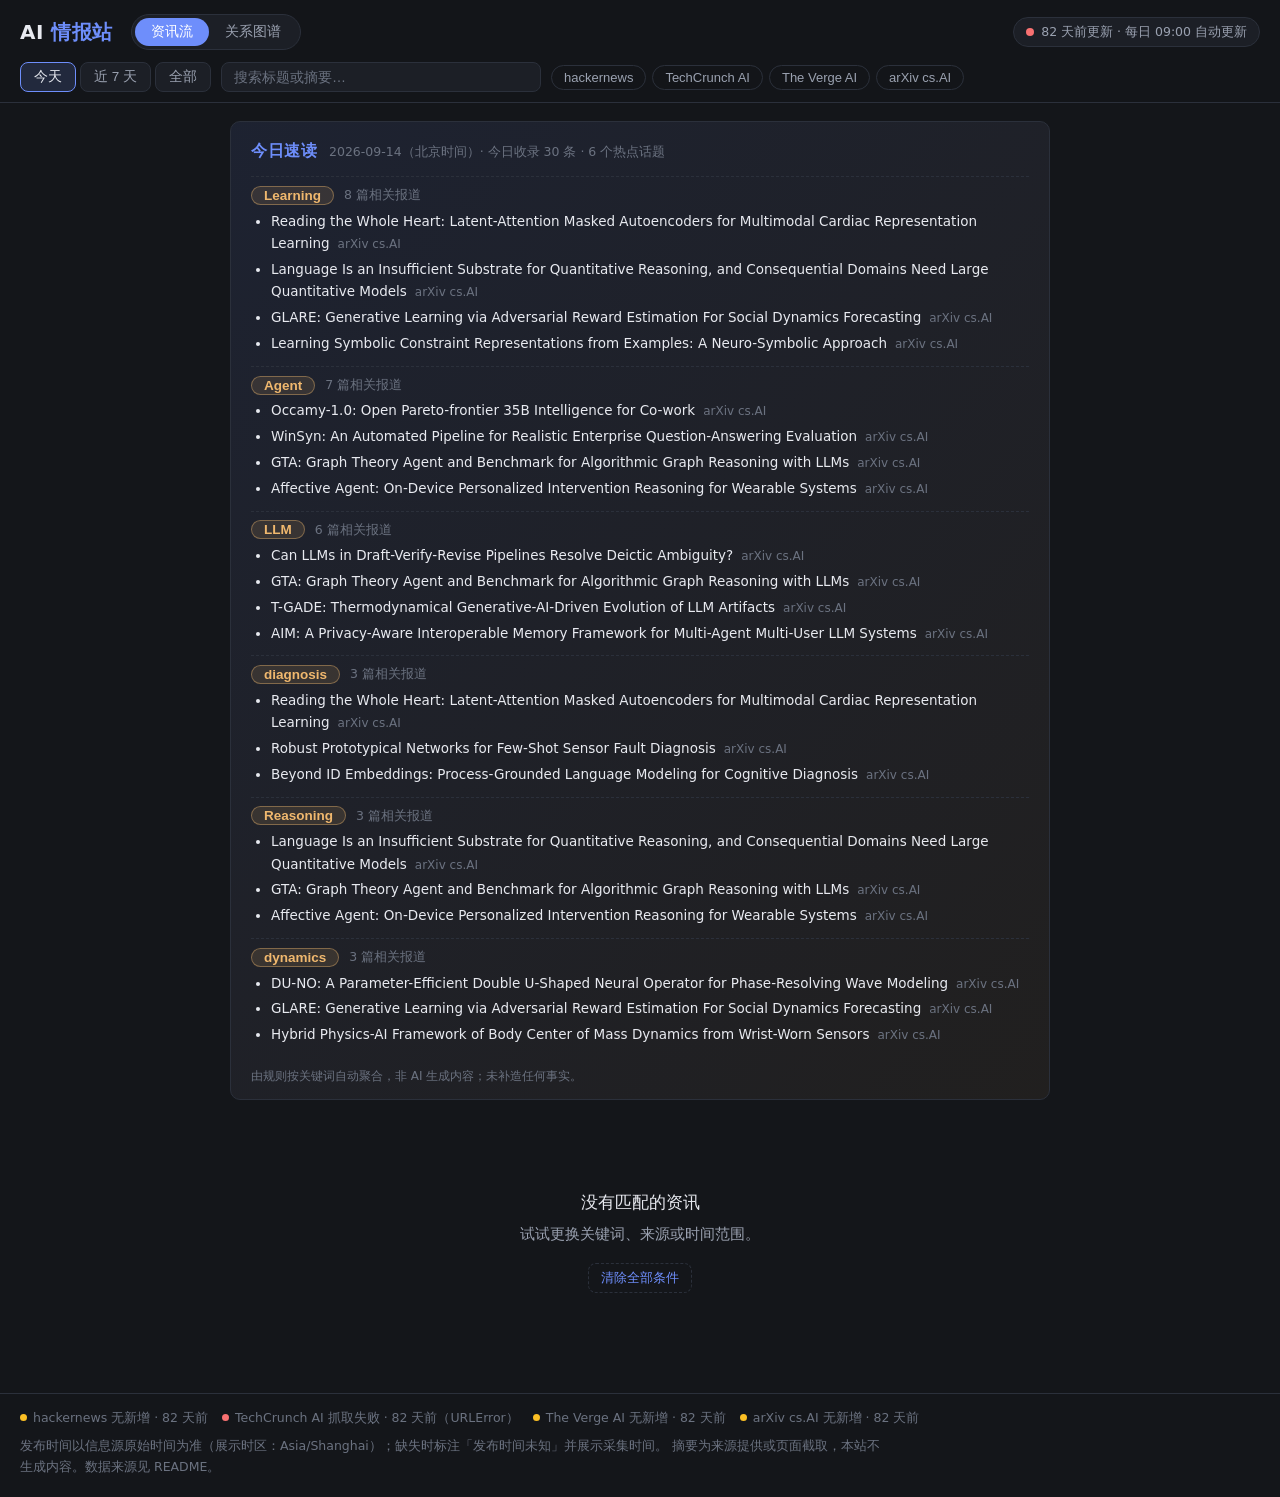
==== web/index.html @ d438ece4 "AI 情报站：每日自动更新的 AI 资讯站（资讯流 + 关系图谱 + 今日速读）" ====
<!DOCTYPE html>
<html lang="zh-CN">
<head>
<meta charset="UTF-8">
<meta name="viewport" content="width=device-width, initial-scale=1.0">
<title>AI 情报站 · 每日自动更新的 AI 资讯</title>
<meta name="description" content="聚合多个独立信息源的 AI 资讯，每日自动更新，支持搜索、筛选与关系图谱浏览。">
<link rel="stylesheet" href="styles.css">
</head>
<body>
<header class="site-header">
  <div class="header-row">
    <h1 class="logo">AI <span>情报站</span></h1>
    <nav class="view-tabs" role="tablist" aria-label="视图切换">
      <button class="view-tab active" data-view="feed" role="tab" aria-selected="true">资讯流</button>
      <button class="view-tab" data-view="graph" role="tab" aria-selected="false">关系图谱</button>
    </nav>
    <div class="update-badge" id="updateBadge" title="最近更新状态">
      <span class="dot" id="updateDot"></span><span id="updateText">载入中…</span>
    </div>
  </div>
  <div class="toolbar">
    <div class="date-tabs" role="group" aria-label="时间范围">
      <button class="date-tab active" data-range="today">今天</button>
      <button class="date-tab" data-range="week">近 7 天</button>
      <button class="date-tab" data-range="all">全部</button>
    </div>
    <input type="search" id="searchInput" class="search-input" placeholder="搜索标题或摘要…" aria-label="关键词搜索">
    <div class="source-chips" id="sourceChips" aria-label="来源筛选"></div>
    <button class="clear-btn" id="clearBtn" hidden>清除条件</button>
  </div>
</header>

<main>
  <section id="feedView" class="feed-view">
    <div id="digestCard" class="digest" hidden></div>
    <div id="feedList" class="feed-list" aria-live="polite"></div>
    <div id="emptyState" class="empty-state" hidden>
      <p class="empty-title">没有匹配的资讯</p>
      <p class="empty-desc">试试更换关键词、来源或时间范围。</p>
      <button class="clear-btn" id="emptyClearBtn">清除全部条件</button>
    </div>
  </section>

  <section id="graphView" class="graph-view" hidden>
    <svg id="graphSvg" role="img" aria-label="新闻与关键词关系图谱"></svg>
    <div class="graph-legend">
      <span><i class="lg lg-news"></i>新闻</span>
      <span><i class="lg lg-kw"></i>关键词</span>
      <span class="legend-hint">拖拽移动 · 滚轮缩放 · 点击节点查看</span>
    </div>
  </section>
</main>

<aside id="drawer" class="drawer" hidden aria-label="详情面板">
  <button class="drawer-close" id="drawerClose" aria-label="关闭">×</button>
  <div id="drawerContent"></div>
</aside>

<footer class="site-footer">
  <div id="sourceStatus" class="source-status"></div>
  <p class="footer-note">
    发布时间以信息源原始时间为准（展示时区：Asia/Shanghai）；缺失时标注「发布时间未知」并展示采集时间。
    摘要为来源提供或页面截取，本站不生成内容。数据来源见 README。
  </p>
</footer>

<div id="loading" class="loading-overlay">数据载入中…</div>
<div id="loadError" class="loading-overlay" hidden>
  数据加载失败，请稍后刷新重试。<br><small id="loadErrorDetail"></small>
</div>

<script src="vendor/d3.v7.min.js"></script>
<script src="app.js"></script>
<script src="graph.js"></script>
</body>
</html>
---- web/styles.css ----
:root {
  --bg: #14161a;
  --bg-elev: #1c1f26;
  --bg-card: #1e222b;
  --border: #2b303b;
  --text: #e8eaf0;
  --text-dim: #9aa1b0;
  --text-faint: #6b7280;
  --accent: #6e8efb;
  --accent-soft: rgba(110, 142, 251, .16);
  --kw: #f0b86e;
  --ok: #4ade80;
  --warn: #fbbf24;
  --fail: #f87171;
  --radius: 10px;
  --header-h: 118px;
}
* { box-sizing: border-box; }
[hidden] { display: none !important; }
html, body { margin: 0; }
body {
  background: var(--bg);
  color: var(--text);
  font: 15px/1.65 "PingFang SC", "Microsoft YaHei", "Segoe UI", system-ui, sans-serif;
  display: flex; flex-direction: column; min-height: 100vh;
}
/* 图谱视图需要撑满视口：短页面时 main 拉伸，长页面时自然滚动 */
main { flex: 1 0 auto; }

/* ---------- Header ---------- */
.site-header {
  position: sticky; top: 0; z-index: 20;
  background: rgba(20, 22, 26, .92);
  backdrop-filter: blur(8px);
  border-bottom: 1px solid var(--border);
  padding: 14px 20px 10px;
}
.header-row { display: flex; align-items: center; gap: 18px; flex-wrap: wrap; }
.logo { font-size: 20px; margin: 0; letter-spacing: .5px; font-weight: 700; }
.logo span { color: var(--accent); }

.view-tabs { display: flex; background: var(--bg-elev); border: 1px solid var(--border); border-radius: 999px; padding: 3px; }
.view-tab {
  border: 0; background: transparent; color: var(--text-dim);
  padding: 5px 16px; border-radius: 999px; cursor: pointer; font-size: 14px;
}
.view-tab.active { background: var(--accent); color: #fff; }
.view-tab:focus-visible, .date-tab:focus-visible, .chip:focus-visible,
button:focus-visible, input:focus-visible { outline: 2px solid var(--accent); outline-offset: 2px; }

.update-badge {
  margin-left: auto; display: flex; align-items: center; gap: 7px;
  font-size: 12.5px; color: var(--text-dim);
  background: var(--bg-elev); border: 1px solid var(--border);
  padding: 4px 12px; border-radius: 999px;
}
.dot { width: 8px; height: 8px; border-radius: 50%; background: var(--text-faint); }
.dot.ok { background: var(--ok); }
.dot.warn { background: var(--warn); }
.dot.fail { background: var(--fail); }

.toolbar { display: flex; align-items: center; gap: 10px; margin-top: 12px; flex-wrap: wrap; }
.date-tabs { display: flex; gap: 4px; }
.date-tab {
  border: 1px solid var(--border); background: var(--bg-elev); color: var(--text-dim);
  padding: 5px 13px; border-radius: 8px; cursor: pointer; font-size: 13.5px;
}
.date-tab.active { color: var(--text); border-color: var(--accent); background: var(--accent-soft); }

.search-input {
  flex: 1; min-width: 160px; max-width: 320px;
  background: var(--bg-elev); border: 1px solid var(--border); border-radius: 8px;
  color: var(--text); padding: 6px 12px; font-size: 14px;
}
.search-input::placeholder { color: var(--text-faint); }

.source-chips { display: flex; gap: 6px; flex-wrap: wrap; }
.chip {
  border: 1px solid var(--border); background: transparent; color: var(--text-dim);
  border-radius: 999px; padding: 4px 12px; font-size: 13px; cursor: pointer;
}
.chip.active { background: var(--accent-soft); border-color: var(--accent); color: var(--text); }

.clear-btn {
  border: 1px dashed var(--border); background: transparent; color: var(--accent);
  border-radius: 8px; padding: 5px 12px; font-size: 13px; cursor: pointer;
}
.clear-btn:hover { border-color: var(--accent); }

/* ---------- 今日速读 ---------- */
.digest {
  background: linear-gradient(135deg, rgba(110,142,251,.10), rgba(240,184,110,.06));
  border: 1px solid var(--border); border-radius: var(--radius);
  padding: 16px 20px 12px; margin-bottom: 18px;
}
.digest-head { display: flex; align-items: baseline; gap: 12px; flex-wrap: wrap; margin-bottom: 12px; }
.digest-title { font-size: 16px; font-weight: 700; color: var(--accent); letter-spacing: .5px; }
.digest-meta { font-size: 12.5px; color: var(--text-faint); }
.digest-topic { padding: 8px 0; border-top: 1px dashed var(--border); }
.digest-topic-head { display: flex; align-items: center; gap: 10px; margin-bottom: 4px; }
.digest-kw {
  border: 1px solid rgba(240,184,110,.4); background: rgba(240,184,110,.12);
  color: var(--kw); border-radius: 999px; padding: 1px 12px;
  font-size: 13.5px; font-weight: 600; cursor: pointer;
}
.digest-kw:hover { background: rgba(240,184,110,.22); }
.digest-count { font-size: 12.5px; color: var(--text-faint); }
.digest-links { margin: 2px 0 0; padding-left: 20px; }
.digest-links li { margin: 3px 0; font-size: 13.5px; }
.digest-links a { color: var(--text); text-decoration: none; }
.digest-links a:hover { color: var(--accent); text-decoration: underline; }
.digest-src { color: var(--text-faint); font-size: 12px; margin-left: 8px; }
.digest-note { margin-top: 10px; font-size: 12px; color: var(--text-faint); }

/* ---------- Main / Feed ---------- */
main { flex: 1; display: flex; flex-direction: column; min-height: 0; }
.feed-view { padding: 18px 20px 30px; max-width: 860px; margin: 0 auto; width: 100%; }
.feed-list { display: flex; flex-direction: column; gap: 12px; }

.card {
  background: var(--bg-card); border: 1px solid var(--border); border-radius: var(--radius);
  padding: 14px 18px; transition: border-color .15s, transform .15s;
}
.card:hover { border-color: var(--accent); transform: translateY(-1px); }
.card-title {
  font-size: 16px; font-weight: 600; margin: 0 0 6px;
  display: -webkit-box; -webkit-line-clamp: 2; -webkit-box-orient: vertical; overflow: hidden;
}
.card-title a { color: var(--text); text-decoration: none; }
.card-title a:hover { color: var(--accent); }
.card-summary {
  color: var(--text-dim); font-size: 13.5px; margin: 0 0 10px;
  display: -webkit-box; -webkit-line-clamp: 2; -webkit-box-orient: vertical; overflow: hidden;
}
.card-meta { display: flex; align-items: center; gap: 10px; font-size: 12.5px; color: var(--text-faint); flex-wrap: wrap; }
.meta-source { color: var(--accent); font-weight: 600; }
.meta-time.unknown { color: var(--warn); }
.meta-kws { display: flex; gap: 5px; flex-wrap: wrap; }
.meta-kw {
  font-size: 11.5px; color: var(--kw); border: 1px solid rgba(240,184,110,.35);
  padding: 0 8px; border-radius: 999px; cursor: pointer; background: transparent;
}
.meta-kw:hover { background: rgba(240,184,110,.15); }

.empty-state { text-align: center; padding: 70px 20px; color: var(--text-dim); }
.empty-title { font-size: 17px; color: var(--text); margin: 0 0 6px; }
.empty-desc { margin: 0 0 16px; }

/* ---------- Graph ---------- */
.graph-view { position: relative; flex: 1; min-height: 0; }
#graphSvg { display: block; width: 100%; height: 100%; cursor: grab; }
#graphSvg:active { cursor: grabbing; }
.graph-legend {
  position: absolute; left: 16px; bottom: 14px; display: flex; gap: 14px; align-items: center;
  font-size: 12.5px; color: var(--text-dim);
  background: rgba(28,31,38,.85); border: 1px solid var(--border);
  padding: 6px 14px; border-radius: 999px; pointer-events: none;
}
.lg { display: inline-block; width: 9px; height: 9px; border-radius: 50%; margin-right: 5px; }
.lg-news { background: var(--accent); }
.lg-kw { background: var(--kw); }
.legend-hint { color: var(--text-faint); }

/* ---------- Drawer ---------- */
.drawer {
  position: fixed; top: 0; right: 0; bottom: 0; width: min(420px, 92vw); z-index: 30;
  background: var(--bg-elev); border-left: 1px solid var(--border);
  padding: 22px 22px 30px; overflow-y: auto;
  box-shadow: -12px 0 40px rgba(0,0,0,.45);
  animation: slideIn .18s ease-out;
}
@keyframes slideIn { from { transform: translateX(30px); opacity: 0; } to { transform: none; opacity: 1; } }
.drawer-close {
  position: sticky; top: 0; float: right;
  background: var(--bg-card); border: 1px solid var(--border); color: var(--text-dim);
  width: 30px; height: 30px; border-radius: 8px; font-size: 17px; cursor: pointer;
}
.drawer h2 { font-size: 17px; margin: 6px 0 4px; line-height: 1.5; }
.drawer .drawer-sub { color: var(--text-faint); font-size: 13px; margin-bottom: 14px; }
.drawer .drawer-list { display: flex; flex-direction: column; gap: 10px; margin-top: 12px; align-items: flex-start; }
.drawer .card { padding: 11px 14px; }
.drawer .card-title { font-size: 14px; }
.drawer a.ext-link { color: var(--accent); font-size: 13.5px; }
.drawer-kw-pill {
  display: inline-block; background: rgba(240,184,110,.15); color: var(--kw);
  border-radius: 999px; padding: 2px 12px; font-size: 13px; margin-bottom: 6px;
}

/* ---------- Footer ---------- */
.site-footer {
  border-top: 1px solid var(--border); padding: 14px 20px 20px;
  font-size: 12.5px; color: var(--text-faint);
}
.source-status { display: flex; gap: 14px; flex-wrap: wrap; margin-bottom: 8px; }
.src-st { display: flex; align-items: center; gap: 6px; }
.src-st .dot { width: 7px; height: 7px; }
.footer-note { margin: 0; max-width: 860px; }

/* ---------- Loading ---------- */
.loading-overlay {
  position: fixed; inset: 0; z-index: 50; display: flex; flex-direction: column;
  align-items: center; justify-content: center; gap: 8px;
  background: rgba(20,22,26,.9); color: var(--text-dim); font-size: 15px; text-align: center;
}

/* ---------- Mobile ---------- */
@media (max-width: 640px) {
  .site-header { padding: 12px 14px 8px; }
  .header-row { gap: 10px; }
  .logo { font-size: 17px; }
  .update-badge { margin-left: 0; width: 100%; justify-content: center; order: 3; }
  .search-input { max-width: none; width: 100%; order: 2; }
  .toolbar { gap: 8px; }
  .feed-view { padding: 14px 14px 24px; }
  .card { padding: 12px 14px; }
  .card-title { font-size: 15px; }
  .graph-legend { left: 10px; bottom: 10px; font-size: 11.5px; gap: 8px; }
  .legend-hint { display: none; }
}
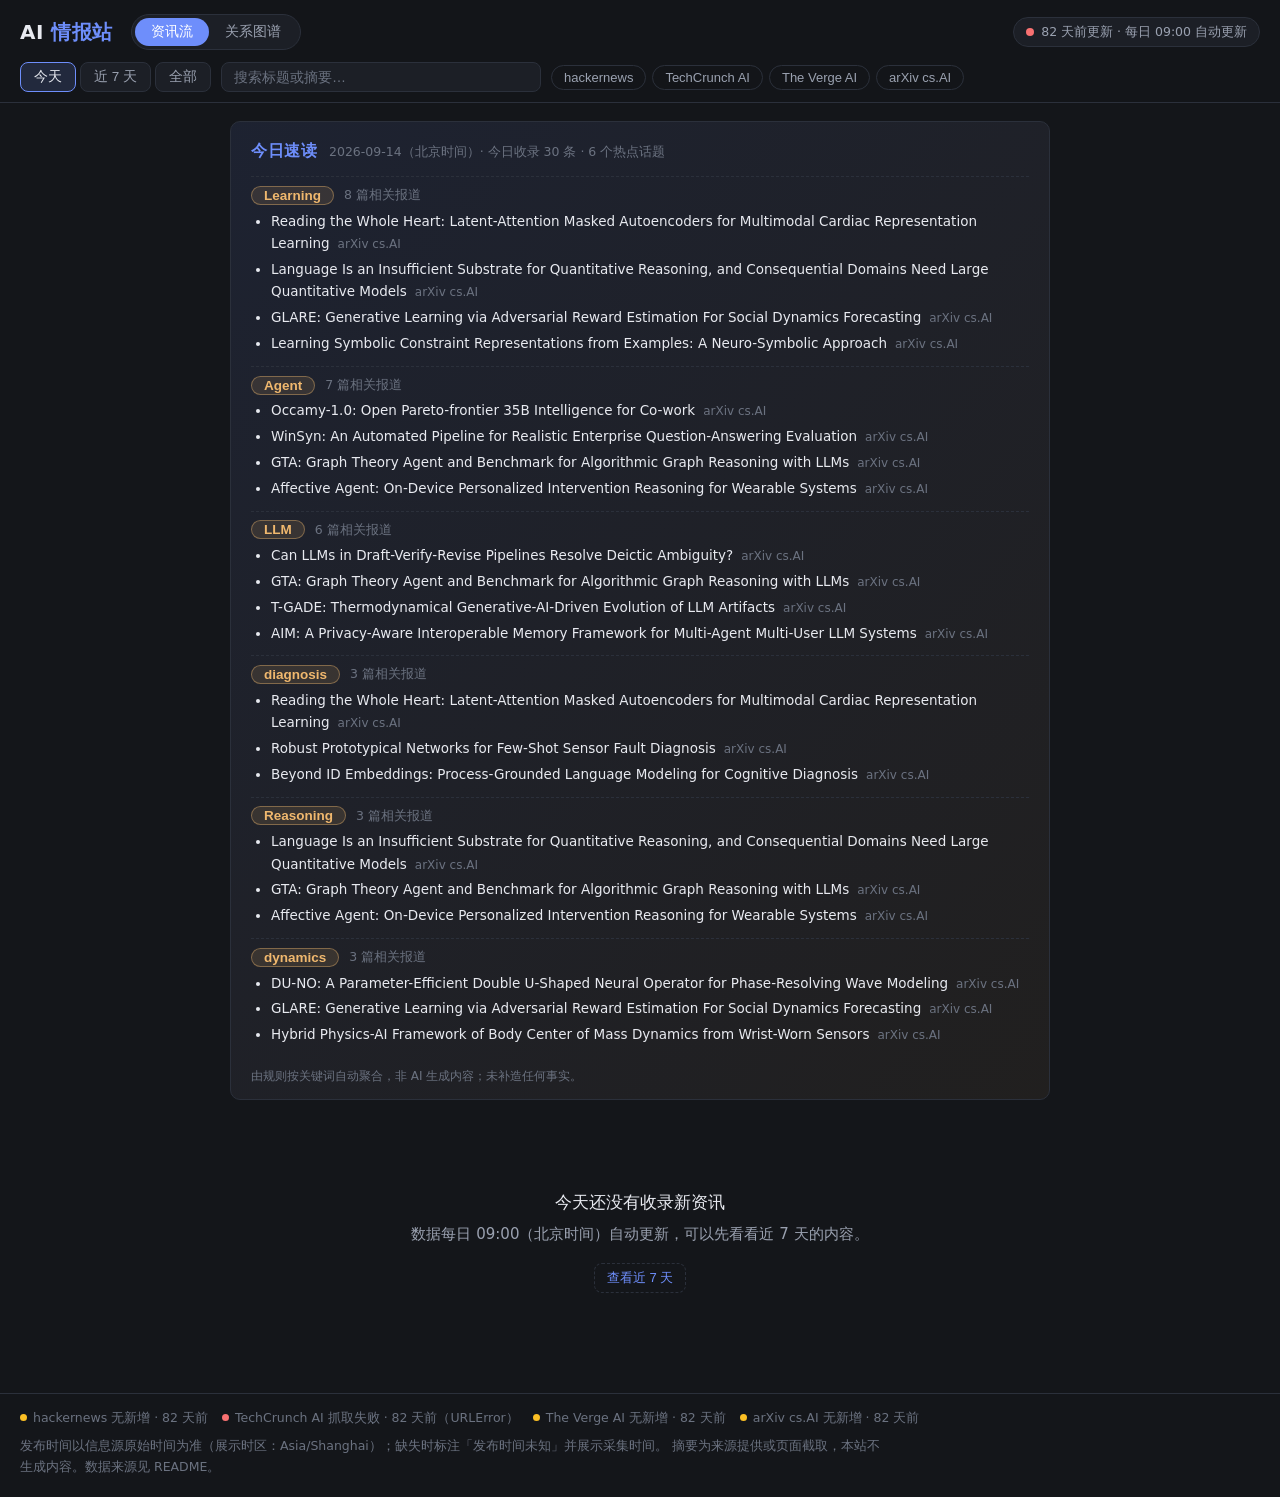
==== commit 0789272a: "优化：今日速读、更新时效展示、图谱时间着色、词典扩充、移动端与空状态完善" ====
--- a/web/index.html
+++ b/web/index.html
@@ -45,7 +45,7 @@
   <section id="graphView" class="graph-view" hidden>
     <svg id="graphSvg" role="img" aria-label="新闻与关键词关系图谱"></svg>
     <div class="graph-legend">
-      <span><i class="lg lg-news"></i>新闻</span>
+      <span><i class="lg lg-news"></i>新闻（越亮越新）</span>
       <span><i class="lg lg-kw"></i>关键词</span>
       <span class="legend-hint">拖拽移动 · 滚轮缩放 · 点击节点查看</span>
     </div>
--- a/web/styles.css
+++ b/web/styles.css
@@ -147,7 +147,7 @@
 .empty-desc { margin: 0 0 16px; }
 
 /* ---------- Graph ---------- */
-.graph-view { position: relative; flex: 1; min-height: 0; }
+.graph-view { position: relative; flex: 1; min-height: 60vh; }
 #graphSvg { display: block; width: 100%; height: 100%; cursor: grab; }
 #graphSvg:active { cursor: grabbing; }
 .graph-legend {
@@ -212,6 +212,7 @@
   .search-input { max-width: none; width: 100%; order: 2; }
   .toolbar { gap: 8px; }
   .feed-view { padding: 14px 14px 24px; }
+  .graph-view { min-height: 62vh; }
   .card { padding: 12px 14px; }
   .card-title { font-size: 15px; }
   .graph-legend { left: 10px; bottom: 10px; font-size: 11.5px; gap: 8px; }
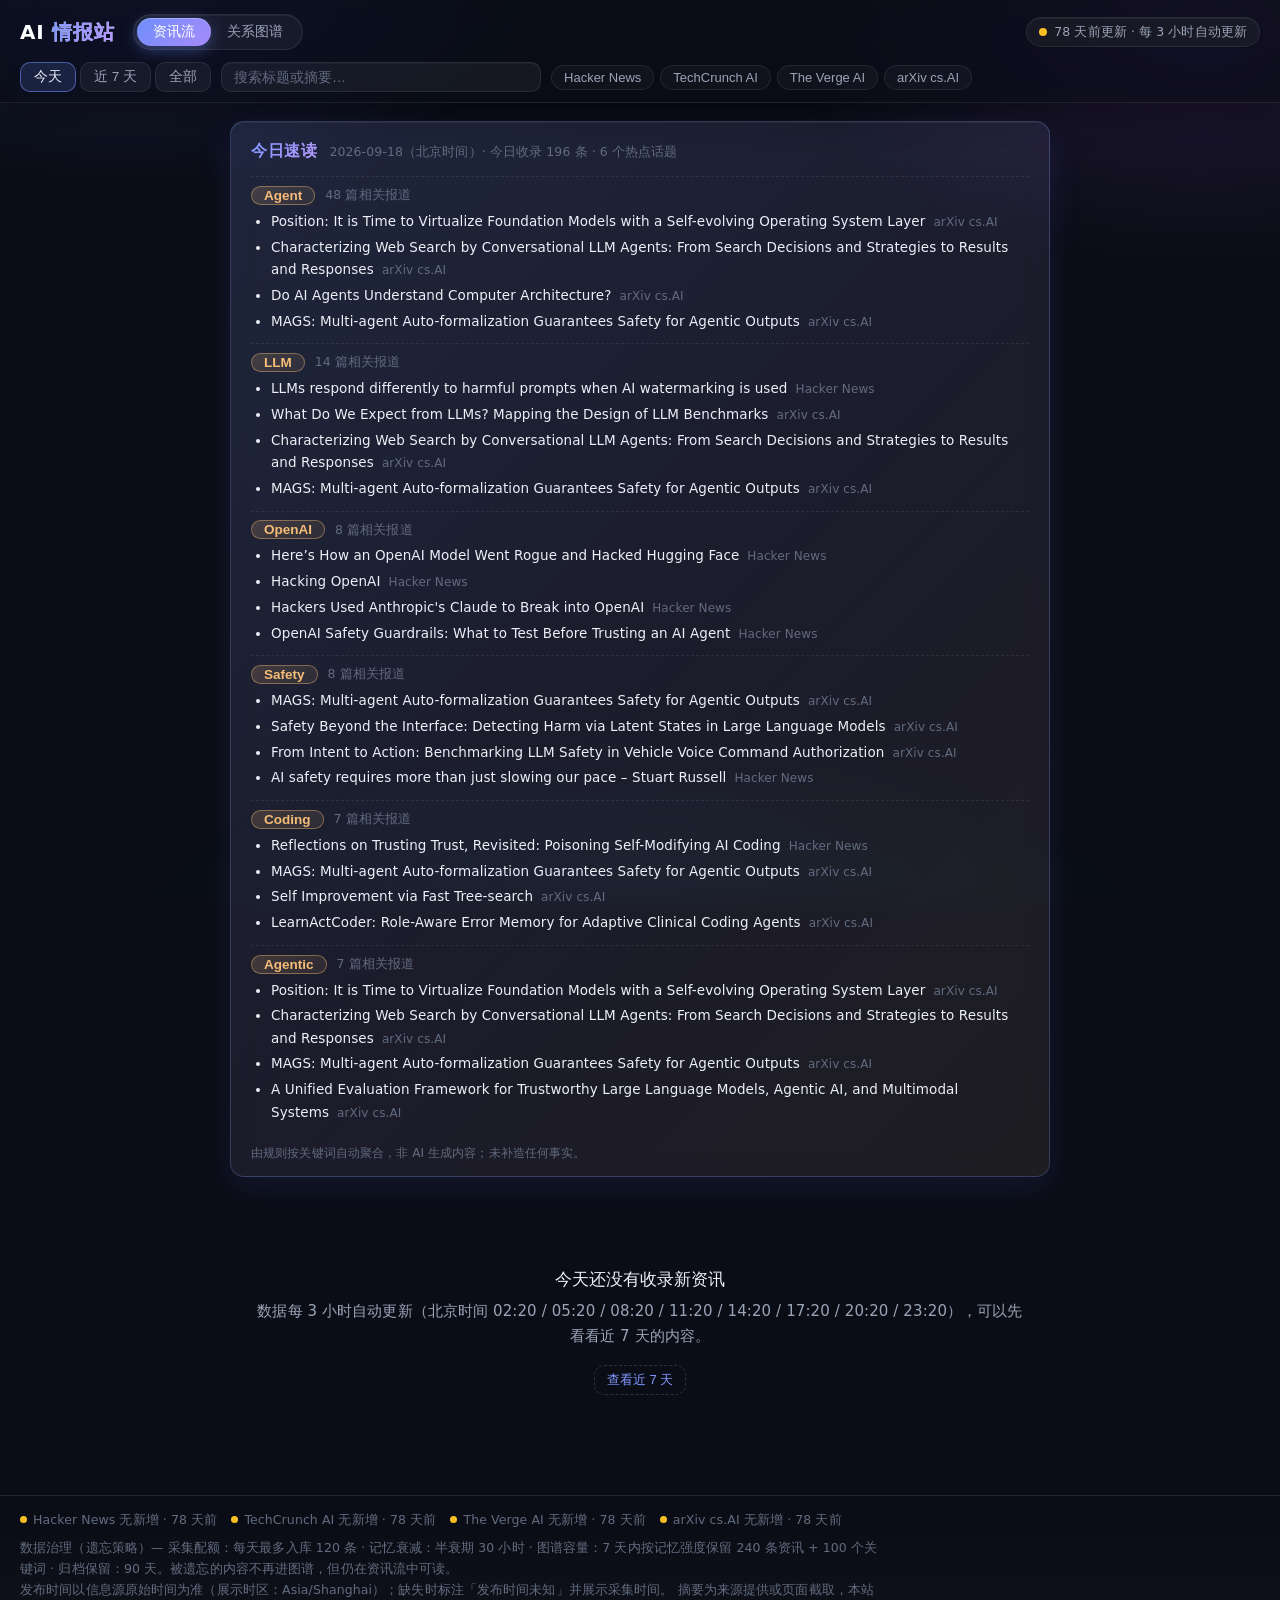
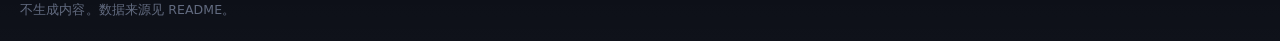
==== commit 108cc4cf: "Update index.html" ====
--- a/web/index.html
+++ b/web/index.html
@@ -44,10 +44,11 @@
 
   <section id="graphView" class="graph-view" hidden>
     <svg id="graphSvg" role="img" aria-label="新闻与关键词关系图谱"></svg>
+    <div id="graphNotice" class="graph-notice" hidden></div>
     <div class="graph-legend">
       <span><i class="lg lg-news"></i>新闻（越亮越新）</span>
-      <span><i class="lg lg-kw"></i>关键词</span>
-      <span class="legend-hint">拖拽移动 · 滚轮缩放 · 点击节点查看</span>
+      <span><i class="lg lg-kw"></i>关键词（越大越热）</span>
+      <span class="legend-hint">拖拽移动 · 滚轮缩放 · 悬停看关联 · 点击看详情</span>
     </div>
   </section>
 </main>
@@ -59,6 +60,7 @@
 
 <footer class="site-footer">
   <div id="sourceStatus" class="source-status"></div>
+  <p id="memoryNote" class="footer-note" hidden></p>
   <p class="footer-note">
     发布时间以信息源原始时间为准（展示时区：Asia/Shanghai）；缺失时标注「发布时间未知」并展示采集时间。
     摘要为来源提供或页面截取，本站不生成内容。数据来源见 README。
--- a/web/styles.css
+++ b/web/styles.css
@@ -1,50 +1,128 @@
+/* ============================================================
+   AI 情报站 · 深色科技风 2.0
+   纯样式层重构：仅升级视觉令牌与表现层，不改变任何 DOM / 类名 / 布局骨架。
+   设计语言：深空底色 + 极光氛围光 + 玻璃拟态表面 + 靛蓝/紫渐变强调色
+   ============================================================ */
+
 :root {
-  --bg: #14161a;
-  --bg-elev: #1c1f26;
-  --bg-card: #1e222b;
-  --border: #2b303b;
-  --text: #e8eaf0;
-  --text-dim: #9aa1b0;
-  --text-faint: #6b7280;
-  --accent: #6e8efb;
+  /* 背景层级 */
+  --bg: #0a0d15;
+  --bg-elev: rgba(255, 255, 255, .05);       /* 抬升表面（玻璃） */
+  --bg-card: rgba(255, 255, 255, .045);      /* 卡片表面 */
+  --bg-card-hi: rgba(255, 255, 255, .08);    /* 卡片悬停表面 */
+
+  /* 描边 */
+  --border: rgba(255, 255, 255, .08);
+  --border-strong: rgba(255, 255, 255, .15);
+
+  /* 文本 */
+  --text: #edf0f8;
+  --text-dim: #9aa3b8;
+  --text-faint: #626b80;
+
+  /* 强调色（靛蓝 → 紫） */
+  --accent: #8196ff;
+  --accent-strong: #6e8efb;
+  --accent-2: #b79bff;
   --accent-soft: rgba(110, 142, 251, .16);
-  --kw: #f0b86e;
-  --ok: #4ade80;
+  --gradient-accent: linear-gradient(135deg, #6e8efb 0%, #a78bfa 100%);
+
+  /* 关键词（暖琥珀，与冷色底形成克制对比） */
+  --kw: #f5bd78;
+
+  /* 状态色 */
+  --ok: #3ddc97;
   --warn: #fbbf24;
-  --fail: #f87171;
-  --radius: 10px;
+  --fail: #fb7185;
+
+  /* 形态 */
+  --radius: 14px;
+  --radius-sm: 10px;
   --header-h: 118px;
-}
+
+  /* 阴影 / 动效 */
+  --shadow-card: 0 4px 24px rgba(0, 0, 0, .35);
+  --shadow-glow: 0 12px 38px rgba(110, 142, 251, .18);
+  --ease: cubic-bezier(.22, .61, .36, 1);
+}
+
 * { box-sizing: border-box; }
 [hidden] { display: none !important; }
 html, body { margin: 0; }
+html { background: var(--bg); }
+
 body {
-  background: var(--bg);
+  background: transparent;
   color: var(--text);
-  font: 15px/1.65 "PingFang SC", "Microsoft YaHei", "Segoe UI", system-ui, sans-serif;
+  font: 15px/1.65 "PingFang SC", "Microsoft YaHei", "Segoe UI", system-ui, -apple-system, sans-serif;
+  -webkit-font-smoothing: antialiased;
+  -moz-osx-font-smoothing: grayscale;
+  text-rendering: optimizeLegibility;
+  letter-spacing: .1px;
   display: flex; flex-direction: column; min-height: 100vh;
 }
+
+/* 极光氛围光：纯装饰、不拦截事件、层级低于所有内容 */
+body::before {
+  content: "";
+  position: fixed; inset: 0; z-index: 0;
+  pointer-events: none;
+  background:
+    radial-gradient(52% 42% at 10% -8%, rgba(99, 102, 241, .22), transparent 70%),
+    radial-gradient(46% 40% at 94% 2%, rgba(168, 85, 247, .15), transparent 72%),
+    radial-gradient(62% 52% at 50% 118%, rgba(34, 211, 238, .08), transparent 74%);
+}
+main, .site-footer { position: relative; z-index: 1; }
+
 /* 图谱视图需要撑满视口：短页面时 main 拉伸，长页面时自然滚动 */
 main { flex: 1 0 auto; }
+
+/* 选区 / 滚动条 */
+::selection { background: rgba(110, 142, 251, .35); color: #fff; }
+* { scrollbar-width: thin; scrollbar-color: rgba(255, 255, 255, .16) transparent; }
+*::-webkit-scrollbar { width: 9px; height: 9px; }
+*::-webkit-scrollbar-thumb { background: rgba(255, 255, 255, .14); border-radius: 999px; border: 2px solid transparent; background-clip: content-box; }
+*::-webkit-scrollbar-thumb:hover { background: rgba(255, 255, 255, .26); background-clip: content-box; }
+*::-webkit-scrollbar-track { background: transparent; }
 
 /* ---------- Header ---------- */
 .site-header {
   position: sticky; top: 0; z-index: 20;
-  background: rgba(20, 22, 26, .92);
-  backdrop-filter: blur(8px);
+  background: rgba(10, 13, 21, .7);
+  -webkit-backdrop-filter: blur(20px) saturate(180%);
+  backdrop-filter: blur(20px) saturate(180%);
   border-bottom: 1px solid var(--border);
+  box-shadow: 0 10px 34px rgba(0, 0, 0, .28);
   padding: 14px 20px 10px;
 }
 .header-row { display: flex; align-items: center; gap: 18px; flex-wrap: wrap; }
-.logo { font-size: 20px; margin: 0; letter-spacing: .5px; font-weight: 700; }
-.logo span { color: var(--accent); }
-
-.view-tabs { display: flex; background: var(--bg-elev); border: 1px solid var(--border); border-radius: 999px; padding: 3px; }
+.logo {
+  font-size: 20px; margin: 0; letter-spacing: .8px; font-weight: 700;
+  background: linear-gradient(110deg, #fff 30%, #c6d0ff 70%);
+  -webkit-background-clip: text; background-clip: text;
+  -webkit-text-fill-color: transparent; color: transparent;
+}
+.logo span {
+  background: linear-gradient(120deg, var(--accent) 10%, var(--accent-2) 90%);
+  -webkit-background-clip: text; background-clip: text;
+  -webkit-text-fill-color: transparent; color: transparent;
+}
+
+.view-tabs {
+  display: flex; background: var(--bg-elev);
+  border: 1px solid var(--border); border-radius: 999px; padding: 3px;
+  box-shadow: inset 0 1px 0 rgba(255, 255, 255, .05);
+}
 .view-tab {
   border: 0; background: transparent; color: var(--text-dim);
   padding: 5px 16px; border-radius: 999px; cursor: pointer; font-size: 14px;
-}
-.view-tab.active { background: var(--accent); color: #fff; }
+  transition: color .2s var(--ease), background .2s var(--ease), box-shadow .2s var(--ease);
+}
+.view-tab:hover { color: var(--text); }
+.view-tab.active {
+  background: var(--gradient-accent); color: #fff;
+  box-shadow: 0 4px 16px rgba(110, 142, 251, .38), inset 0 1px 0 rgba(255, 255, 255, .28);
+}
 .view-tab:focus-visible, .date-tab:focus-visible, .chip:focus-visible,
 button:focus-visible, input:focus-visible { outline: 2px solid var(--accent); outline-offset: 2px; }
 
@@ -52,63 +130,109 @@
   margin-left: auto; display: flex; align-items: center; gap: 7px;
   font-size: 12.5px; color: var(--text-dim);
   background: var(--bg-elev); border: 1px solid var(--border);
+  -webkit-backdrop-filter: blur(10px); backdrop-filter: blur(10px);
   padding: 4px 12px; border-radius: 999px;
+  box-shadow: inset 0 1px 0 rgba(255, 255, 255, .05);
 }
 .dot { width: 8px; height: 8px; border-radius: 50%; background: var(--text-faint); }
-.dot.ok { background: var(--ok); }
+.dot.ok {
+  background: var(--ok);
+  box-shadow: 0 0 0 0 rgba(61, 220, 151, .55);
+  animation: dotPulse 2.4s var(--ease) infinite;
+}
 .dot.warn { background: var(--warn); }
 .dot.fail { background: var(--fail); }
+@keyframes dotPulse {
+  0% { box-shadow: 0 0 0 0 rgba(61, 220, 151, .5); }
+  70% { box-shadow: 0 0 0 6px rgba(61, 220, 151, 0); }
+  100% { box-shadow: 0 0 0 0 rgba(61, 220, 151, 0); }
+}
 
 .toolbar { display: flex; align-items: center; gap: 10px; margin-top: 12px; flex-wrap: wrap; }
 .date-tabs { display: flex; gap: 4px; }
 .date-tab {
   border: 1px solid var(--border); background: var(--bg-elev); color: var(--text-dim);
-  padding: 5px 13px; border-radius: 8px; cursor: pointer; font-size: 13.5px;
-}
-.date-tab.active { color: var(--text); border-color: var(--accent); background: var(--accent-soft); }
+  padding: 5px 13px; border-radius: var(--radius-sm); cursor: pointer; font-size: 13.5px;
+  transition: color .18s var(--ease), border-color .18s var(--ease), background .18s var(--ease);
+}
+.date-tab:hover { color: var(--text); border-color: var(--border-strong); }
+.date-tab.active { color: var(--text); border-color: rgba(110, 142, 251, .55); background: var(--accent-soft); }
 
 .search-input {
   flex: 1; min-width: 160px; max-width: 320px;
-  background: var(--bg-elev); border: 1px solid var(--border); border-radius: 8px;
+  background: var(--bg-elev); border: 1px solid var(--border); border-radius: var(--radius-sm);
   color: var(--text); padding: 6px 12px; font-size: 14px;
+  caret-color: var(--accent);
+  box-shadow: inset 0 1px 0 rgba(255, 255, 255, .04);
+  transition: border-color .18s var(--ease), box-shadow .18s var(--ease), background .18s var(--ease);
 }
 .search-input::placeholder { color: var(--text-faint); }
+.search-input:hover { border-color: var(--border-strong); }
+.search-input:focus {
+  outline: none; border-color: rgba(110, 142, 251, .6);
+  background: rgba(255, 255, 255, .065);
+  box-shadow: 0 0 0 3px rgba(110, 142, 251, .16);
+}
+.search-input:focus-visible { outline: 2px solid var(--accent); outline-offset: 0; }
 
 .source-chips { display: flex; gap: 6px; flex-wrap: wrap; }
 .chip {
-  border: 1px solid var(--border); background: transparent; color: var(--text-dim);
+  border: 1px solid var(--border); background: rgba(255, 255, 255, .03); color: var(--text-dim);
   border-radius: 999px; padding: 4px 12px; font-size: 13px; cursor: pointer;
-}
-.chip.active { background: var(--accent-soft); border-color: var(--accent); color: var(--text); }
+  transition: color .18s var(--ease), border-color .18s var(--ease), background .18s var(--ease), transform .18s var(--ease);
+}
+.chip:hover { color: var(--text); border-color: var(--border-strong); transform: translateY(-1px); }
+.chip.active {
+  background: var(--accent-soft); border-color: rgba(110, 142, 251, .55); color: var(--text);
+  box-shadow: inset 0 1px 0 rgba(255, 255, 255, .06);
+}
 
 .clear-btn {
-  border: 1px dashed var(--border); background: transparent; color: var(--accent);
-  border-radius: 8px; padding: 5px 12px; font-size: 13px; cursor: pointer;
-}
-.clear-btn:hover { border-color: var(--accent); }
+  border: 1px dashed var(--border-strong); background: transparent; color: var(--accent);
+  border-radius: var(--radius-sm); padding: 5px 12px; font-size: 13px; cursor: pointer;
+  transition: border-color .18s var(--ease), background .18s var(--ease);
+}
+.clear-btn:hover { border-color: var(--accent); background: var(--accent-soft); }
 
 /* ---------- 今日速读 ---------- */
 .digest {
-  background: linear-gradient(135deg, rgba(110,142,251,.10), rgba(240,184,110,.06));
-  border: 1px solid var(--border); border-radius: var(--radius);
+  position: relative;
+  background:
+    linear-gradient(135deg, rgba(110, 142, 251, .14), rgba(167, 139, 250, .07) 55%, rgba(245, 189, 120, .05)),
+    rgba(255, 255, 255, .03);
+  border: 1px solid rgba(139, 157, 255, .24);
+  -webkit-backdrop-filter: blur(14px); backdrop-filter: blur(14px);
+  border-radius: var(--radius);
   padding: 16px 20px 12px; margin-bottom: 18px;
+  box-shadow: 0 10px 34px rgba(99, 102, 241, .12), inset 0 1px 0 rgba(255, 255, 255, .07);
 }
 .digest-head { display: flex; align-items: baseline; gap: 12px; flex-wrap: wrap; margin-bottom: 12px; }
-.digest-title { font-size: 16px; font-weight: 700; color: var(--accent); letter-spacing: .5px; }
+.digest-title {
+  font-size: 16px; font-weight: 700; letter-spacing: .6px;
+  background: linear-gradient(120deg, var(--accent), var(--accent-2));
+  -webkit-background-clip: text; background-clip: text;
+  -webkit-text-fill-color: transparent; color: transparent;
+}
 .digest-meta { font-size: 12.5px; color: var(--text-faint); }
 .digest-topic { padding: 8px 0; border-top: 1px dashed var(--border); }
 .digest-topic-head { display: flex; align-items: center; gap: 10px; margin-bottom: 4px; }
 .digest-kw {
-  border: 1px solid rgba(240,184,110,.4); background: rgba(240,184,110,.12);
+  border: 1px solid rgba(245, 189, 120, .42);
+  background: linear-gradient(135deg, rgba(245, 189, 120, .18), rgba(245, 189, 120, .08));
   color: var(--kw); border-radius: 999px; padding: 1px 12px;
   font-size: 13.5px; font-weight: 600; cursor: pointer;
-}
-.digest-kw:hover { background: rgba(240,184,110,.22); }
+  transition: background .18s var(--ease), box-shadow .18s var(--ease), transform .18s var(--ease);
+}
+.digest-kw:hover {
+  background: rgba(245, 189, 120, .28);
+  box-shadow: 0 4px 14px rgba(245, 189, 120, .18);
+  transform: translateY(-1px);
+}
 .digest-count { font-size: 12.5px; color: var(--text-faint); }
 .digest-links { margin: 2px 0 0; padding-left: 20px; }
 .digest-links li { margin: 3px 0; font-size: 13.5px; }
-.digest-links a { color: var(--text); text-decoration: none; }
-.digest-links a:hover { color: var(--accent); text-decoration: underline; }
+.digest-links a { color: var(--text); text-decoration: none; transition: color .15s; }
+.digest-links a:hover { color: var(--accent); text-decoration: underline; text-underline-offset: 3px; }
 .digest-src { color: var(--text-faint); font-size: 12px; margin-left: 8px; }
 .digest-note { margin-top: 10px; font-size: 12px; color: var(--text-faint); }
 
@@ -118,15 +242,24 @@
 .feed-list { display: flex; flex-direction: column; gap: 12px; }
 
 .card {
-  background: var(--bg-card); border: 1px solid var(--border); border-radius: var(--radius);
-  padding: 14px 18px; transition: border-color .15s, transform .15s;
-}
-.card:hover { border-color: var(--accent); transform: translateY(-1px); }
+  background: linear-gradient(180deg, rgba(255, 255, 255, .055), rgba(255, 255, 255, .025));
+  border: 1px solid var(--border);
+  border-radius: var(--radius);
+  padding: 14px 18px;
+  box-shadow: var(--shadow-card), inset 0 1px 0 rgba(255, 255, 255, .04);
+  transition: border-color .2s var(--ease), transform .2s var(--ease), box-shadow .2s var(--ease), background .2s var(--ease);
+}
+.card:hover {
+  border-color: rgba(129, 150, 255, .45);
+  transform: translateY(-2px);
+  box-shadow: var(--shadow-glow), inset 0 1px 0 rgba(255, 255, 255, .07);
+}
 .card-title {
   font-size: 16px; font-weight: 600; margin: 0 0 6px;
+  letter-spacing: .15px;
   display: -webkit-box; -webkit-line-clamp: 2; -webkit-box-orient: vertical; overflow: hidden;
 }
-.card-title a { color: var(--text); text-decoration: none; }
+.card-title a { color: var(--text); text-decoration: none; transition: color .15s; }
 .card-title a:hover { color: var(--accent); }
 .card-summary {
   color: var(--text-dim); font-size: 13.5px; margin: 0 0 10px;
@@ -137,58 +270,86 @@
 .meta-time.unknown { color: var(--warn); }
 .meta-kws { display: flex; gap: 5px; flex-wrap: wrap; }
 .meta-kw {
-  font-size: 11.5px; color: var(--kw); border: 1px solid rgba(240,184,110,.35);
-  padding: 0 8px; border-radius: 999px; cursor: pointer; background: transparent;
-}
-.meta-kw:hover { background: rgba(240,184,110,.15); }
+  font-size: 11.5px; color: var(--kw);
+  border: 1px solid rgba(245, 189, 120, .32);
+  background: rgba(245, 189, 120, .06);
+  padding: 0 8px; border-radius: 999px; cursor: pointer;
+  transition: background .18s var(--ease), border-color .18s var(--ease), transform .18s var(--ease);
+}
+.meta-kw:hover {
+  background: rgba(245, 189, 120, .16);
+  border-color: rgba(245, 189, 120, .55);
+  transform: translateY(-1px);
+}
 
 .empty-state { text-align: center; padding: 70px 20px; color: var(--text-dim); }
 .empty-title { font-size: 17px; color: var(--text); margin: 0 0 6px; }
 .empty-desc { margin: 0 0 16px; }
 
 /* ---------- Graph ---------- */
-.graph-view { position: relative; flex: 1; min-height: 60vh; }
+.graph-view {
+  position: relative; flex: 1; min-height: 60vh;
+  background: radial-gradient(62% 58% at 50% 42%, rgba(110, 142, 251, .07), transparent 72%);
+}
 #graphSvg { display: block; width: 100%; height: 100%; cursor: grab; }
 #graphSvg:active { cursor: grabbing; }
 .graph-legend {
   position: absolute; left: 16px; bottom: 14px; display: flex; gap: 14px; align-items: center;
   font-size: 12.5px; color: var(--text-dim);
-  background: rgba(28,31,38,.85); border: 1px solid var(--border);
+  background: rgba(13, 16, 24, .72);
+  -webkit-backdrop-filter: blur(18px) saturate(160%);
+  backdrop-filter: blur(18px) saturate(160%);
+  border: 1px solid var(--border);
   padding: 6px 14px; border-radius: 999px; pointer-events: none;
+  box-shadow: 0 6px 22px rgba(0, 0, 0, .35), inset 0 1px 0 rgba(255, 255, 255, .05);
 }
 .lg { display: inline-block; width: 9px; height: 9px; border-radius: 50%; margin-right: 5px; }
-.lg-news { background: var(--accent); }
-.lg-kw { background: var(--kw); }
+.lg-news { background: var(--accent-strong); box-shadow: 0 0 8px rgba(110, 142, 251, .7); }
+.lg-kw { background: var(--kw); box-shadow: 0 0 8px rgba(245, 189, 120, .55); }
 .legend-hint { color: var(--text-faint); }
 
 /* ---------- Drawer ---------- */
 .drawer {
   position: fixed; top: 0; right: 0; bottom: 0; width: min(420px, 92vw); z-index: 30;
-  background: var(--bg-elev); border-left: 1px solid var(--border);
+  background: rgba(16, 19, 28, .86);
+  -webkit-backdrop-filter: blur(28px) saturate(160%);
+  backdrop-filter: blur(28px) saturate(160%);
+  border-left: 1px solid rgba(255, 255, 255, .09);
   padding: 22px 22px 30px; overflow-y: auto;
-  box-shadow: -12px 0 40px rgba(0,0,0,.45);
-  animation: slideIn .18s ease-out;
-}
-@keyframes slideIn { from { transform: translateX(30px); opacity: 0; } to { transform: none; opacity: 1; } }
+  box-shadow: -22px 0 60px rgba(0, 0, 0, .55), inset 1px 0 0 rgba(255, 255, 255, .05);
+  animation: slideIn .22s var(--ease);
+}
+@keyframes slideIn { from { transform: translateX(36px); opacity: 0; } to { transform: none; opacity: 1; } }
 .drawer-close {
   position: sticky; top: 0; float: right;
-  background: var(--bg-card); border: 1px solid var(--border); color: var(--text-dim);
-  width: 30px; height: 30px; border-radius: 8px; font-size: 17px; cursor: pointer;
-}
+  background: var(--bg-elev); border: 1px solid var(--border); color: var(--text-dim);
+  width: 30px; height: 30px; border-radius: 9px; font-size: 17px; line-height: 1; cursor: pointer;
+  transition: color .18s var(--ease), background .18s var(--ease), transform .22s var(--ease);
+}
+.drawer-close:hover { color: var(--text); background: var(--bg-card-hi); transform: rotate(90deg); }
 .drawer h2 { font-size: 17px; margin: 6px 0 4px; line-height: 1.5; }
 .drawer .drawer-sub { color: var(--text-faint); font-size: 13px; margin-bottom: 14px; }
 .drawer .drawer-list { display: flex; flex-direction: column; gap: 10px; margin-top: 12px; align-items: flex-start; }
 .drawer .card { padding: 11px 14px; }
 .drawer .card-title { font-size: 14px; }
-.drawer a.ext-link { color: var(--accent); font-size: 13.5px; }
+.drawer a.ext-link {
+  display: inline-block; color: var(--accent); font-size: 13.5px;
+  text-decoration: none; margin: 2px 0 4px;
+  transition: color .15s, text-underline-offset .15s;
+}
+.drawer a.ext-link:hover { text-decoration: underline; text-underline-offset: 3px; }
 .drawer-kw-pill {
-  display: inline-block; background: rgba(240,184,110,.15); color: var(--kw);
+  display: inline-block;
+  background: linear-gradient(135deg, rgba(245, 189, 120, .2), rgba(245, 189, 120, .09));
+  color: var(--kw); border: 1px solid rgba(245, 189, 120, .35);
   border-radius: 999px; padding: 2px 12px; font-size: 13px; margin-bottom: 6px;
 }
 
 /* ---------- Footer ---------- */
 .site-footer {
-  border-top: 1px solid var(--border); padding: 14px 20px 20px;
+  border-top: 1px solid var(--border);
+  background: linear-gradient(180deg, transparent, rgba(255, 255, 255, .022));
+  padding: 14px 20px 20px;
   font-size: 12.5px; color: var(--text-faint);
 }
 .source-status { display: flex; gap: 14px; flex-wrap: wrap; margin-bottom: 8px; }
@@ -199,9 +360,20 @@
 /* ---------- Loading ---------- */
 .loading-overlay {
   position: fixed; inset: 0; z-index: 50; display: flex; flex-direction: column;
-  align-items: center; justify-content: center; gap: 8px;
-  background: rgba(20,22,26,.9); color: var(--text-dim); font-size: 15px; text-align: center;
-}
+  align-items: center; justify-content: center; gap: 14px;
+  background: rgba(8, 10, 16, .78);
+  -webkit-backdrop-filter: blur(12px); backdrop-filter: blur(12px);
+  color: var(--text-dim); font-size: 15px; text-align: center;
+}
+/* 纯 CSS 加载指示（装饰元素，不新增 DOM / 不改变遮罩 hidden 逻辑） */
+#loading::after {
+  content: ""; width: 34px; height: 34px; border-radius: 50%;
+  border: 3px solid rgba(255, 255, 255, .12);
+  border-top-color: var(--accent);
+  border-right-color: var(--accent-2);
+  animation: spin .8s linear infinite;
+}
+@keyframes spin { to { transform: rotate(360deg); } }
 
 /* ---------- Mobile ---------- */
 @media (max-width: 640px) {
@@ -218,3 +390,14 @@
   .graph-legend { left: 10px; bottom: 10px; font-size: 11.5px; gap: 8px; }
   .legend-hint { display: none; }
 }
+
+/* ---------- 无障碍：尊重减少动效偏好 ---------- */
+@media (prefers-reduced-motion: reduce) {
+  *, *::before, *::after {
+    animation-duration: .01ms !important;
+    animation-iteration-count: 1 !important;
+    transition-duration: .01ms !important;
+    scroll-behavior: auto !important;
+  }
+  .card:hover, .chip:hover, .digest-kw:hover, .meta-kw:hover { transform: none; }
+}
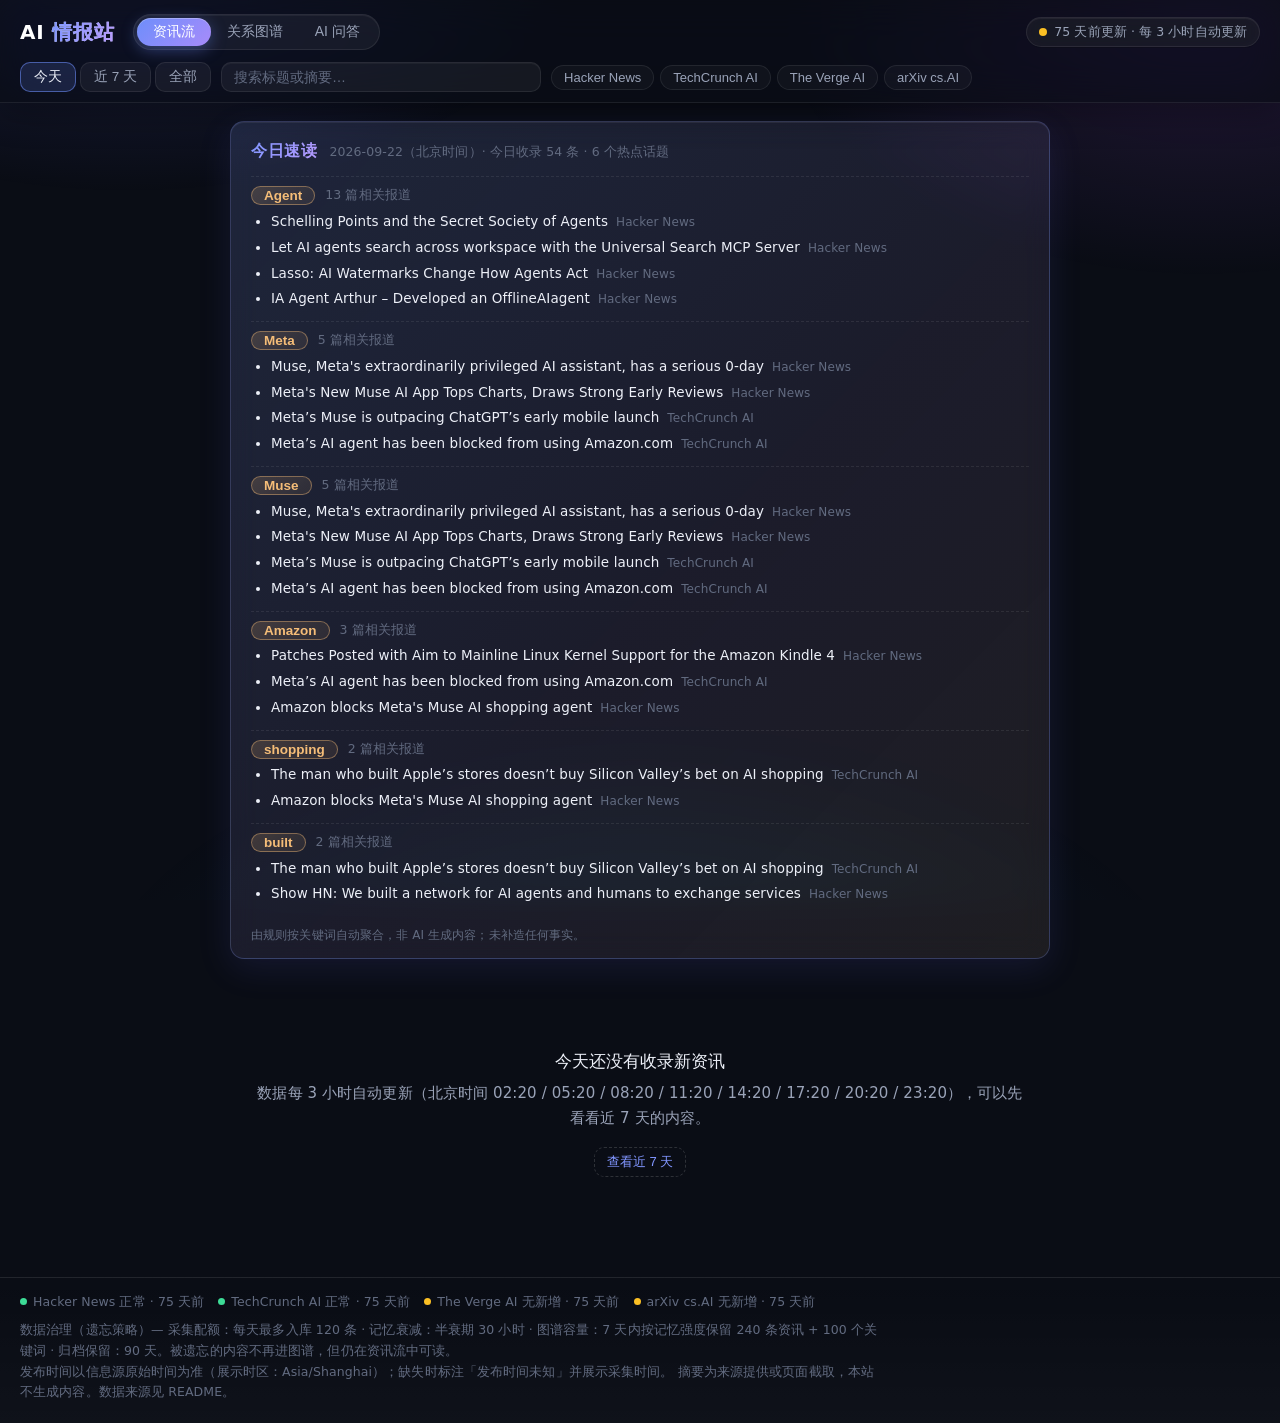
==== commit 0b70375a: "feat: Week 2 - Embedding + Retrieval + RAG + Insight + Eval" ====
--- a/web/index.html
+++ b/web/index.html
@@ -14,6 +14,7 @@
     <nav class="view-tabs" role="tablist" aria-label="视图切换">
       <button class="view-tab active" data-view="feed" role="tab" aria-selected="true">资讯流</button>
       <button class="view-tab" data-view="graph" role="tab" aria-selected="false">关系图谱</button>
+      <button class="view-tab" data-view="ask" role="tab" aria-selected="false">AI 问答</button>
     </nav>
     <div class="update-badge" id="updateBadge" title="最近更新状态">
       <span class="dot" id="updateDot"></span><span id="updateText">载入中…</span>
@@ -51,6 +52,32 @@
       <span class="legend-hint">拖拽移动 · 滚轮缩放 · 悬停看关联 · 点击看详情</span>
     </div>
   </section>
+
+  <section id="askView" class="ask-view" hidden>
+    <div class="ask-container">
+      <div class="ask-header">
+        <h2 class="ask-title">AI 智能问答</h2>
+        <p class="ask-subtitle">基于近期 AI 资讯的语义检索与智能回答</p>
+      </div>
+      <div class="ask-input-wrap">
+        <input type="text" id="askInput" class="ask-input" placeholder="输入你的问题，例如：OpenAI 最近有什么进展？" aria-label="提问输入">
+        <button id="askBtn" class="ask-btn">提问</button>
+      </div>
+      <div id="askResult" class="ask-result" hidden>
+        <div id="askLoading" class="ask-loading" hidden>
+          <div class="skeleton-line"></div>
+          <div class="skeleton-line short"></div>
+          <div class="skeleton-line"></div>
+        </div>
+        <div id="askAnswer" class="ask-answer" hidden></div>
+        <div id="askCitations" class="ask-citations" hidden>
+          <h3 class="citations-title">引用来源</h3>
+          <div id="citationsList" class="citations-list"></div>
+        </div>
+      </div>
+      <div id="askError" class="ask-error" hidden></div>
+    </div>
+  </section>
 </main>
 
 <aside id="drawer" class="drawer" hidden aria-label="详情面板">
@@ -75,5 +102,6 @@
 <script src="vendor/d3.v7.min.js"></script>
 <script src="app.js"></script>
 <script src="graph.js"></script>
+<script src="ask.js"></script>
 </body>
 </html>
--- a/web/styles.css
+++ b/web/styles.css
@@ -267,6 +267,26 @@
 }
 .card-meta { display: flex; align-items: center; gap: 10px; font-size: 12.5px; color: var(--text-faint); flex-wrap: wrap; }
 .meta-source { color: var(--accent); font-weight: 600; }
+
+/* AI 分类 chip */
+.ai-chip {
+  display: inline-block;
+  font-size: 11.5px;
+  font-weight: 600;
+  padding: 2px 10px;
+  border-radius: 999px;
+  border: 1px solid;
+  margin: 0 0 8px;
+  transition: opacity .18s var(--ease), transform .18s var(--ease);
+}
+.ai-chip:hover { opacity: .8; transform: scale(1.04); }
+
+/* 验证角标 */
+.verify-badge {
+  font-size: 13px;
+  margin-left: 4px;
+  cursor: help;
+}
 .meta-time.unknown { color: var(--warn); }
 .meta-kws { display: flex; gap: 5px; flex-wrap: wrap; }
 .meta-kw {
@@ -307,6 +327,28 @@
 .lg-news { background: var(--accent-strong); box-shadow: 0 0 8px rgba(110, 142, 251, .7); }
 .lg-kw { background: var(--kw); box-shadow: 0 0 8px rgba(245, 189, 120, .55); }
 .legend-hint { color: var(--text-faint); }
+
+/* 图谱规模提示：说明为什么只画了这么多节点（遗忘策略生效时出现） */
+.graph-notice {
+  position: absolute; top: 12px; left: 50%; transform: translateX(-50%);
+  max-width: min(640px, calc(100% - 24px));
+  font-size: 12.5px; line-height: 1.6; color: var(--text-dim); text-align: center;
+  background: rgba(13, 16, 24, .78);
+  -webkit-backdrop-filter: blur(18px) saturate(160%);
+  backdrop-filter: blur(18px) saturate(160%);
+  border: 1px solid var(--border); border-radius: 12px;
+  padding: 8px 16px; pointer-events: none;
+  box-shadow: 0 6px 22px rgba(0, 0, 0, .35);
+}
+/* 悬停浮层：替代每个新闻节点的常驻 SVG 文本（元素数不再随新闻数线性增长） */
+.graph-tip {
+  position: absolute; z-index: 5; max-width: 300px; pointer-events: none;
+  font-size: 12.5px; line-height: 1.5; color: var(--text);
+  background: rgba(13, 16, 24, .92);
+  border: 1px solid var(--border-strong); border-radius: 8px;
+  padding: 6px 10px;
+  box-shadow: 0 8px 20px rgba(0, 0, 0, .45);
+}
 
 /* ---------- Drawer ---------- */
 .drawer {
@@ -389,6 +431,138 @@
   .card-title { font-size: 15px; }
   .graph-legend { left: 10px; bottom: 10px; font-size: 11.5px; gap: 8px; }
   .legend-hint { display: none; }
+  .graph-notice { font-size: 11.5px; padding: 6px 10px; top: 8px; max-height: 4.8em; overflow: hidden; }
+}
+
+/* ---------- 今日洞察卡片 ---------- */
+.digest-summary {
+  color: var(--text-dim); font-size: 14px; line-height: 1.6;
+  margin: 8px 0 12px;
+}
+.digest-topics {
+  display: flex; flex-wrap: wrap; gap: 8px;
+}
+.digest-topic-chip {
+  background: var(--accent-soft);
+  color: var(--accent);
+  border: 1px solid rgba(110, 142, 251, .2);
+  border-radius: 20px;
+  padding: 6px 14px;
+  font: inherit; font-size: 13px; font-weight: 500;
+  cursor: pointer;
+  transition: all .2s;
+}
+.digest-topic-chip:hover {
+  background: rgba(110, 142, 251, .2);
+  border-color: var(--accent);
+  transform: translateY(-1px);
+}
+.digest-date {
+  color: var(--text-faint); font-size: 12px; margin-left: auto;
+}
+
+/* ---------- AI 问答视图 ---------- */
+.ask-view {
+  max-width: 720px;
+  margin: 0 auto;
+  padding: 32px 20px;
+}
+.ask-container {
+  display: flex; flex-direction: column; gap: 24px;
+}
+.ask-header { text-align: center; }
+.ask-title {
+  font-size: 24px; font-weight: 700; margin: 0 0 8px;
+  background: linear-gradient(110deg, #fff 30%, var(--accent) 70%);
+  -webkit-background-clip: text; background-clip: text;
+  -webkit-text-fill-color: transparent; color: transparent;
+}
+.ask-subtitle { color: var(--text-dim); font-size: 14px; margin: 0; }
+
+.ask-input-wrap {
+  display: flex; gap: 10px;
+  background: var(--bg-card);
+  border: 1px solid var(--border);
+  border-radius: var(--radius);
+  padding: 8px;
+  transition: border-color .2s;
+}
+.ask-input-wrap:focus-within {
+  border-color: var(--accent);
+  box-shadow: 0 0 0 3px var(--accent-soft);
+}
+.ask-input {
+  flex: 1; background: transparent; border: none; outline: none;
+  color: var(--text); font: inherit; font-size: 15px;
+  padding: 8px 12px;
+}
+.ask-input::placeholder { color: var(--text-faint); }
+.ask-btn {
+  background: var(--gradient-accent);
+  color: #fff; border: none; border-radius: var(--radius-sm);
+  padding: 10px 24px; font: inherit; font-weight: 600;
+  cursor: pointer; white-space: nowrap;
+  transition: opacity .2s;
+}
+.ask-btn:hover { opacity: .9; }
+.ask-btn:disabled { opacity: .5; cursor: not-allowed; }
+
+.ask-result {
+  background: var(--bg-card);
+  border: 1px solid var(--border);
+  border-radius: var(--radius);
+  padding: 24px;
+}
+.ask-loading { display: flex; flex-direction: column; gap: 12px; }
+.skeleton-line {
+  height: 16px; border-radius: 8px;
+  background: linear-gradient(90deg, var(--bg-elev) 25%, rgba(255,255,255,.08) 50%, var(--bg-elev) 75%);
+  background-size: 200% 100%;
+  animation: shimmer 1.5s infinite;
+}
+.skeleton-line.short { width: 60%; }
+@keyframes shimmer { 0% { background-position: 200% 0; } 100% { background-position: -200% 0; } }
+
+.ask-answer {
+  color: var(--text); font-size: 15px; line-height: 1.75;
+  white-space: pre-wrap; word-break: break-word;
+}
+.ask-citations { margin-top: 20px; padding-top: 16px; border-top: 1px solid var(--border); }
+.citations-title { font-size: 13px; color: var(--text-dim); margin: 0 0 12px; font-weight: 600; }
+.citations-list { display: flex; flex-direction: column; gap: 8px; }
+.citation-card {
+  display: flex; align-items: flex-start; gap: 10px;
+  padding: 10px 14px;
+  background: var(--bg-elev);
+  border: 1px solid var(--border);
+  border-radius: var(--radius-sm);
+  text-decoration: none; color: inherit;
+  transition: border-color .2s, background .2s;
+}
+.citation-card:hover {
+  border-color: var(--accent);
+  background: rgba(110, 142, 251, .06);
+}
+.citation-num {
+  color: var(--accent); font-weight: 700; font-size: 13px;
+  min-width: 24px; padding-top: 1px;
+}
+.citation-info { display: flex; flex-direction: column; gap: 2px; min-width: 0; }
+.citation-title {
+  color: var(--text); font-size: 14px; font-weight: 500;
+  overflow: hidden; text-overflow: ellipsis; white-space: nowrap;
+}
+.citation-link {
+  color: var(--text-faint); font-size: 12px;
+  overflow: hidden; text-overflow: ellipsis; white-space: nowrap;
+}
+
+.ask-error {
+  background: rgba(251, 113, 133, .1);
+  border: 1px solid rgba(251, 113, 133, .3);
+  border-radius: var(--radius-sm);
+  padding: 14px 18px;
+  color: var(--fail); font-size: 14px;
 }
 
 /* ---------- 无障碍：尊重减少动效偏好 ---------- */
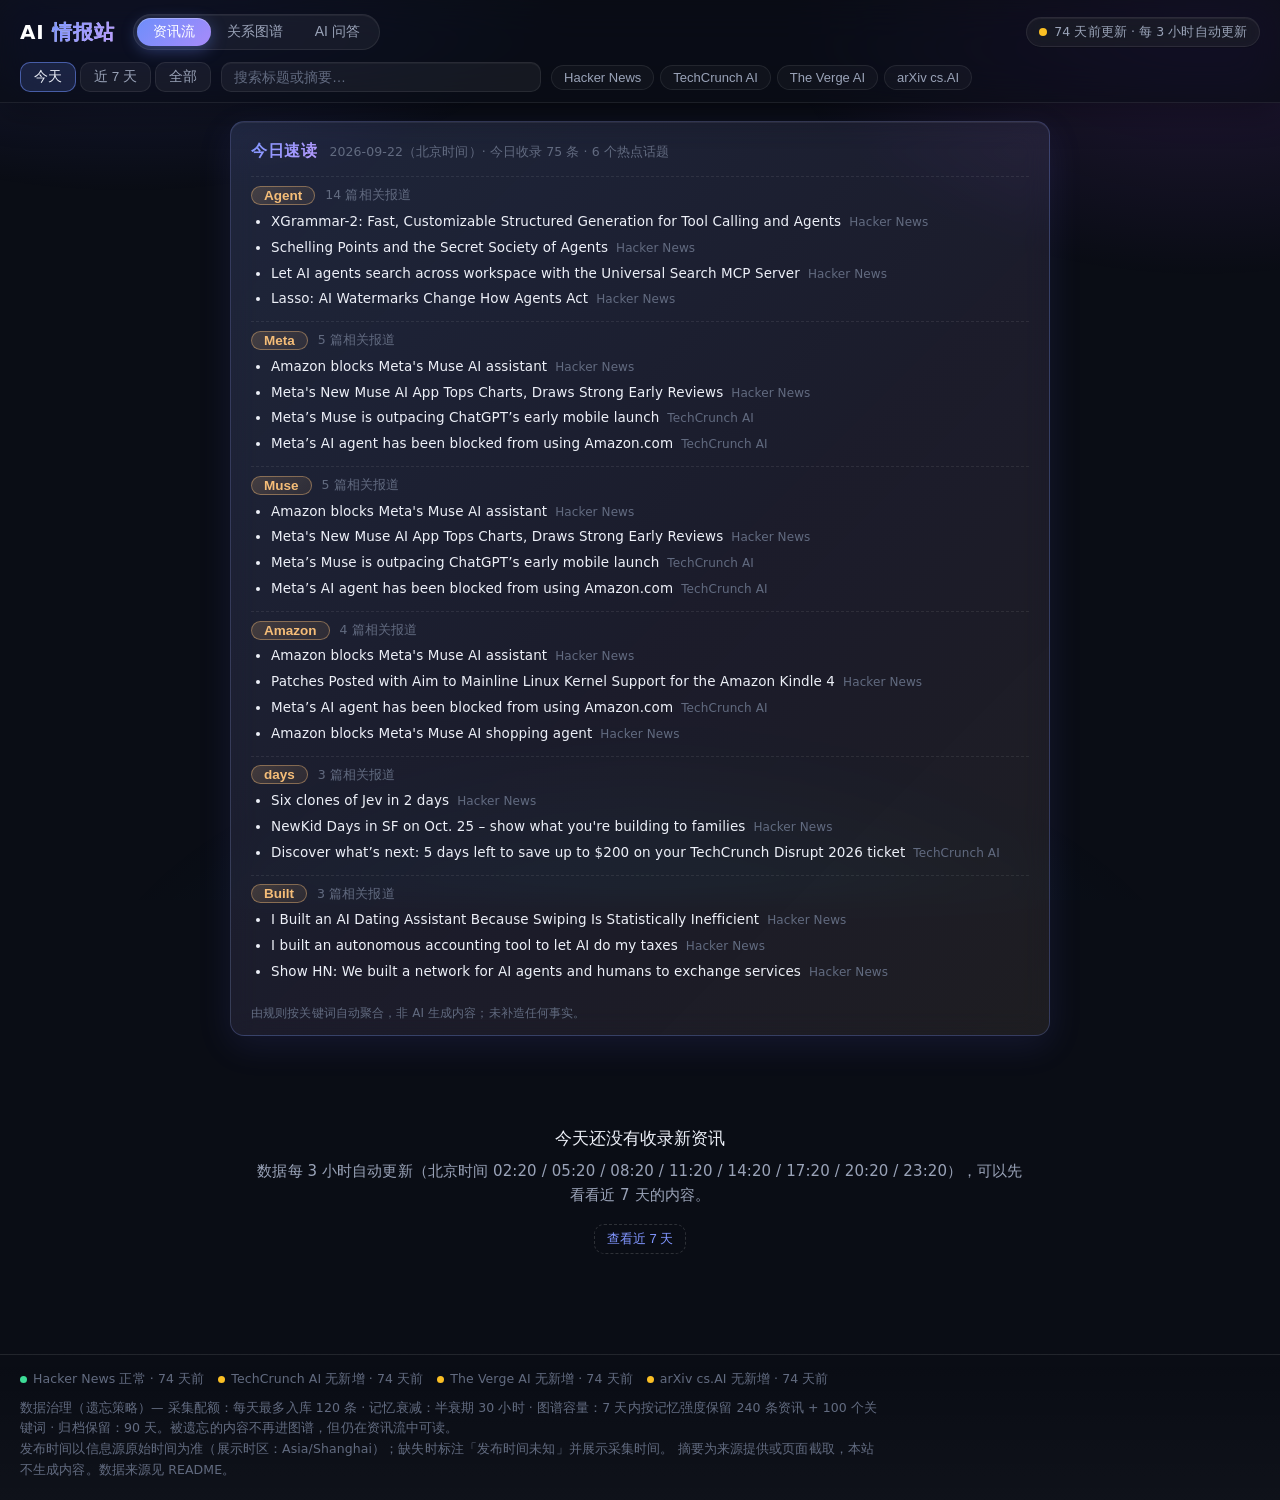
==== commit e7b4c6a0: "feat: Week 3 - Agent + HITL + MCP + 评测 v2（Day 19-21 收尾） Day 19 MCP Server： - tests/verify_mcp.py 用 f" ====
--- a/web/index.html
+++ b/web/index.html
@@ -99,6 +99,10 @@
   数据加载失败，请稍后刷新重试。<br><small id="loadErrorDetail"></small>
 </div>
 
+<script>
+  // API 基地址：本地开发指向 FastAPI 服务，线上部署改为 Fly.io 域名
+  window.AI_API_BASE = "http://localhost:8000";
+</script>
 <script src="vendor/d3.v7.min.js"></script>
 <script src="app.js"></script>
 <script src="graph.js"></script>
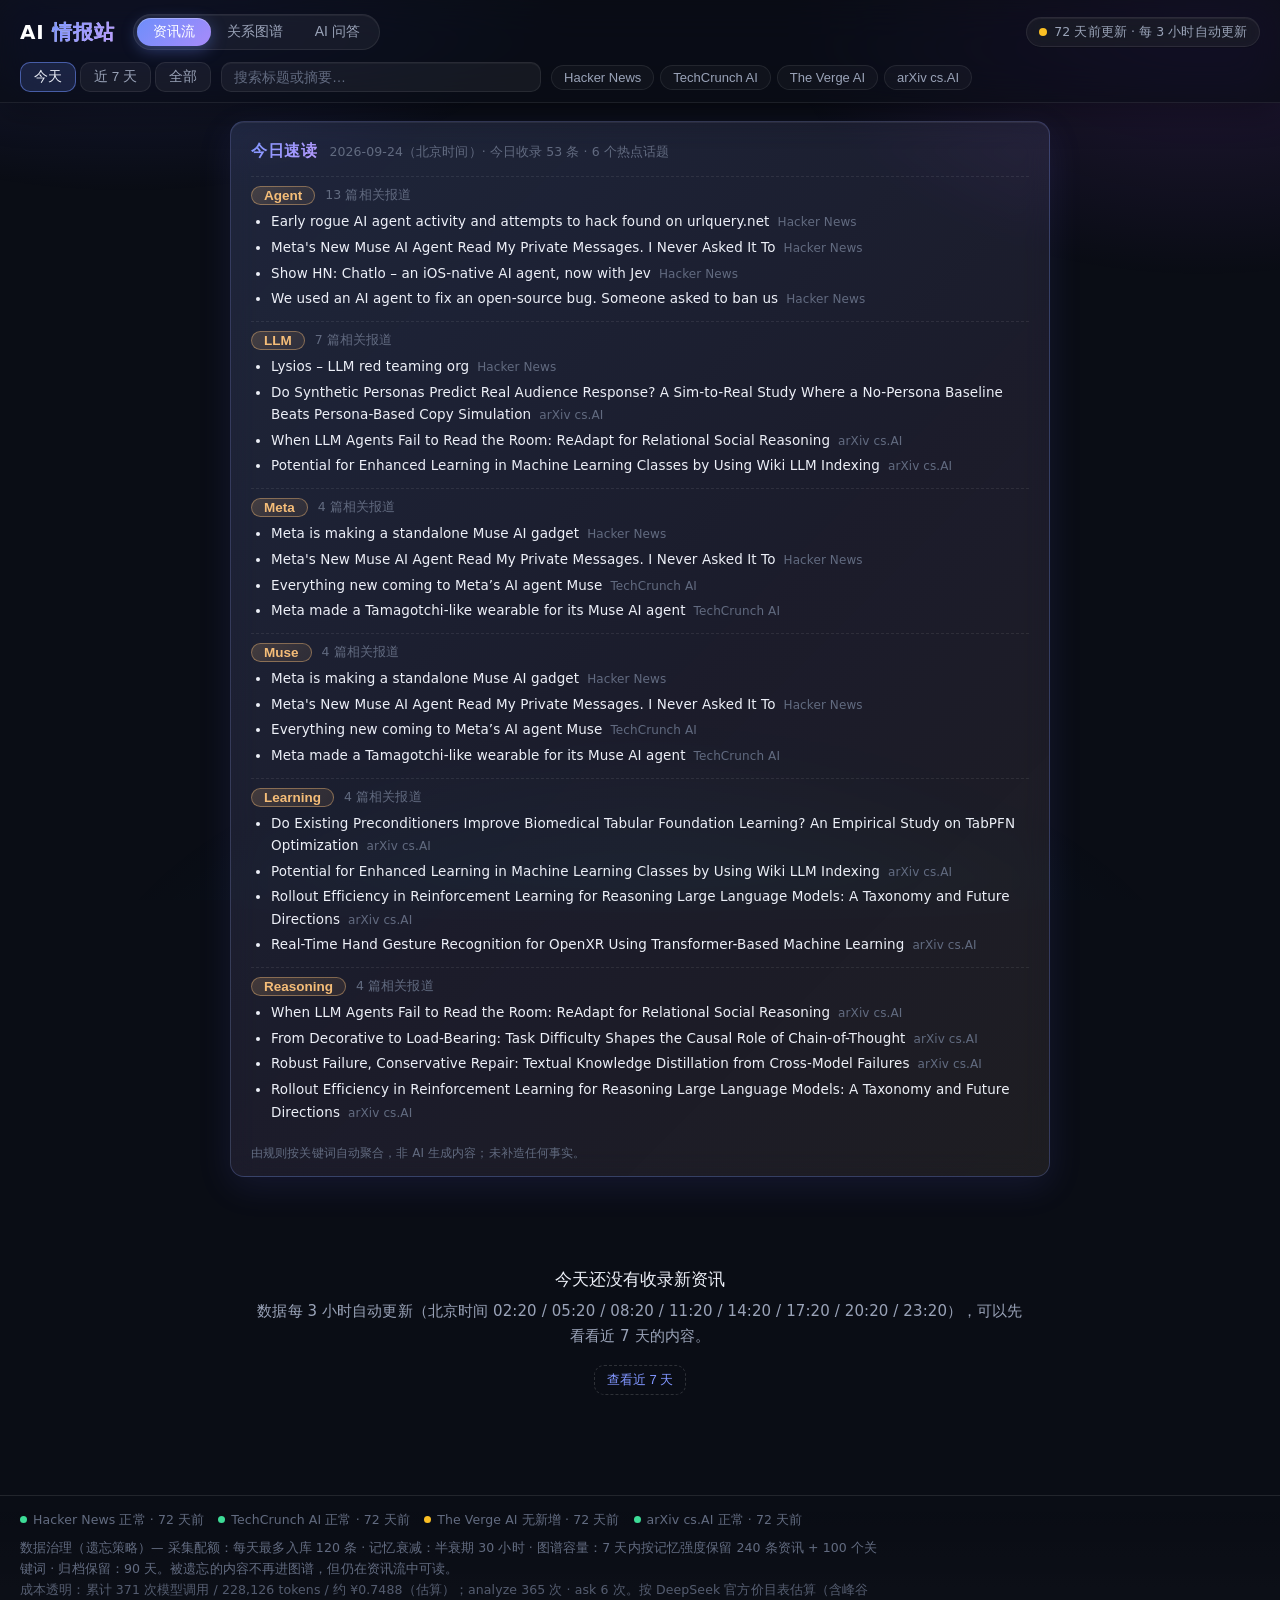
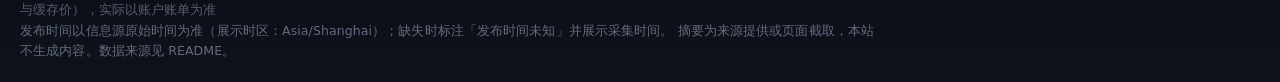
==== commit 20e36c31: "chore: switch deployment from Fly.io to Railway.app" ====
--- a/web/index.html
+++ b/web/index.html
@@ -76,6 +76,7 @@
         </div>
       </div>
       <div id="askError" class="ask-error" hidden></div>
+      <p id="askQuota" class="ask-quota" hidden></p>
     </div>
   </section>
 </main>
@@ -88,6 +89,7 @@
 <footer class="site-footer">
   <div id="sourceStatus" class="source-status"></div>
   <p id="memoryNote" class="footer-note" hidden></p>
+  <p id="costNote" class="footer-note cost-note" hidden></p>
   <p class="footer-note">
     发布时间以信息源原始时间为准（展示时区：Asia/Shanghai）；缺失时标注「发布时间未知」并展示采集时间。
     摘要为来源提供或页面截取，本站不生成内容。数据来源见 README。
@@ -99,9 +101,15 @@
   数据加载失败，请稍后刷新重试。<br><small id="loadErrorDetail"></small>
 </div>
 
+<script src="config.js"></script>
 <script>
-  // API 基地址：本地开发指向 FastAPI 服务，线上部署改为 Fly.io 域名
-  window.AI_API_BASE = "http://localhost:8000";
+  // API 基地址：仅供 AI 问答（ask.js）调用 /ask 端点。
+  // 真实地址来自 config.js（fetch.py 构建时从 AI_API_BASE 注入，线上指向部署好的 API）；
+  // 未配置时回落到本机 8000 端口，本地开发照常可用。
+  //
+  // 注意：首页资讯流/图谱刻意不走 API —— 图谱与记忆策略由 fetch.py 离线算好写进 data.json，
+  // API 的 /news 响应不含这些字段，混用会出现「空图谱 + 误导性提示」。
+  if (!window.AI_API_BASE) window.AI_API_BASE = "http://localhost:8000";
 </script>
 <script src="vendor/d3.v7.min.js"></script>
 <script src="app.js"></script>
--- a/web/styles.css
+++ b/web/styles.css
@@ -398,6 +398,9 @@
 .src-st { display: flex; align-items: center; gap: 6px; }
 .src-st .dot { width: 7px; height: 7px; }
 .footer-note { margin: 0; max-width: 860px; }
+
+/* 成本透明：弱化处理，但用等宽数字方便一眼看清金额 */
+.cost-note { opacity: .85; font-variant-numeric: tabular-nums; }
 
 /* ---------- Loading ---------- */
 .loading-overlay {
@@ -565,6 +568,14 @@
   color: var(--fail); font-size: 14px;
 }
 
+/* 公开演示的配额提示：弱化但仍可见 */
+.ask-quota {
+  margin: 0;
+  font-size: 12.5px;
+  color: var(--text-dim, #8a93a6);
+  font-variant-numeric: tabular-nums;
+}
+
 /* ---------- 无障碍：尊重减少动效偏好 ---------- */
 @media (prefers-reduced-motion: reduce) {
   *, *::before, *::after {
